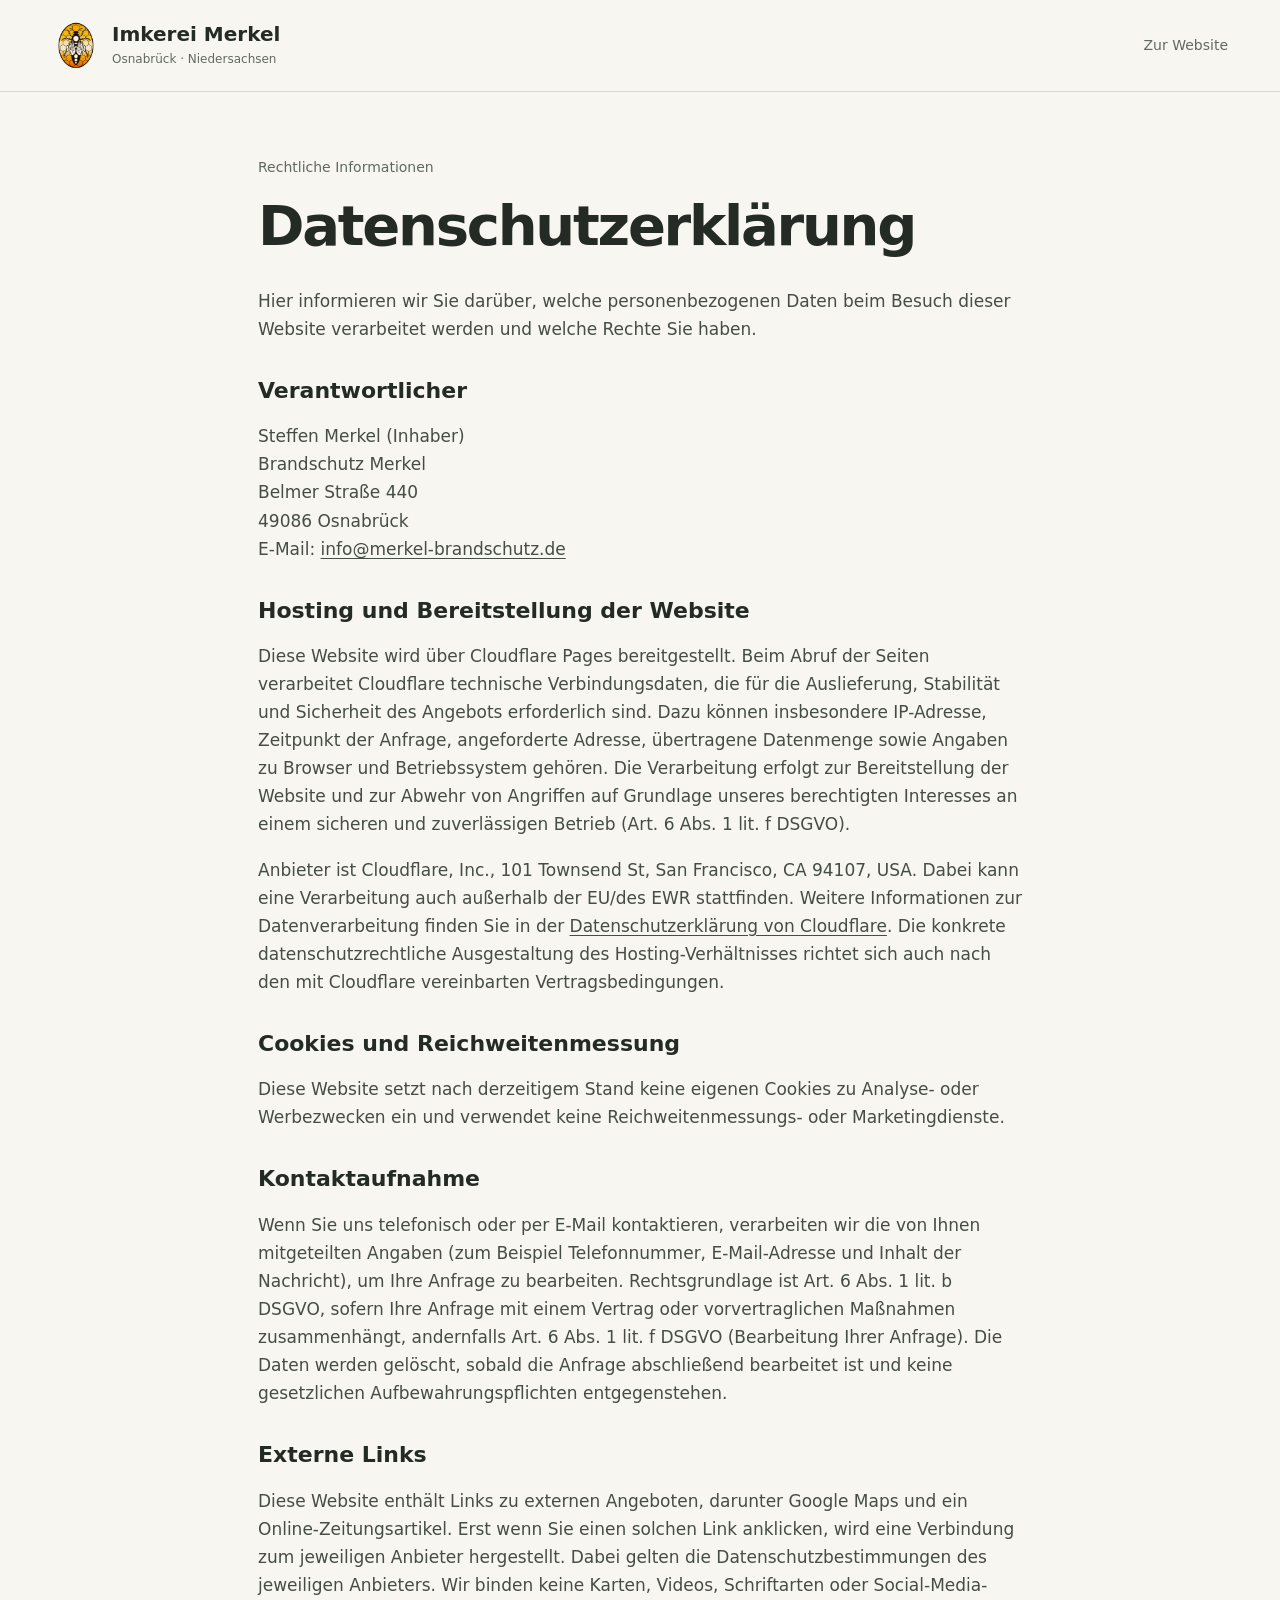
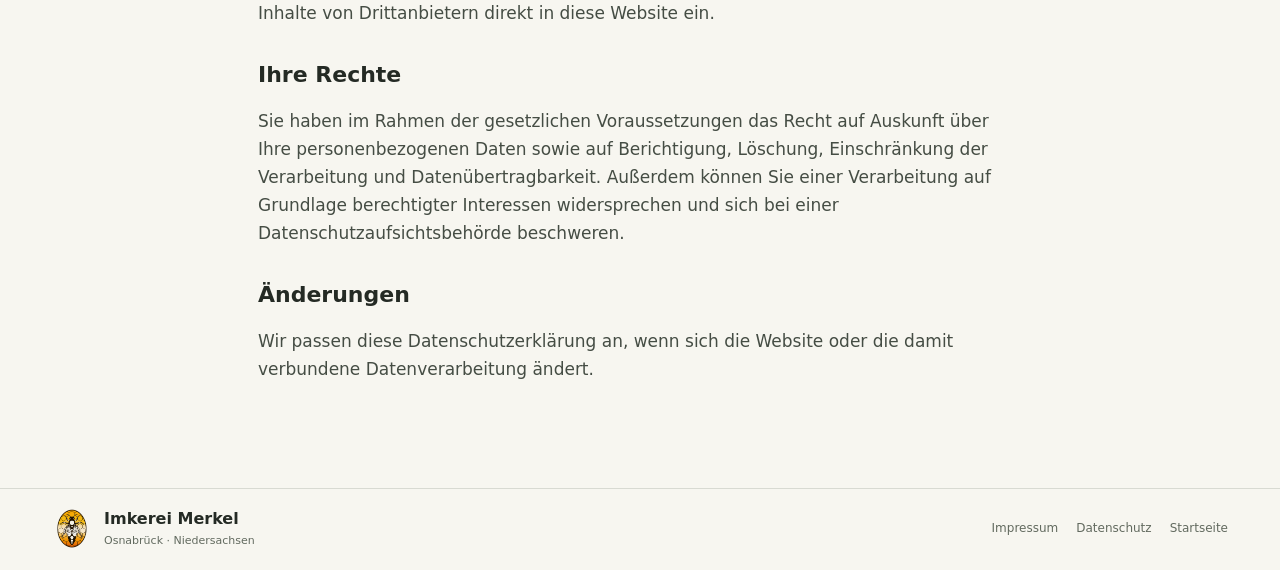
==== datenschutz.html @ 8a8d9e9e "Website und Rechtstexte hinzufügen" ====
<!doctype html>
<html lang="de">
<head>
  <meta charset="utf-8">
  <meta name="viewport" content="width=device-width, initial-scale=1">
  <meta name="theme-color" content="#f7f6f0">
  <meta name="description" content="Datenschutzhinweise der Imkerei Merkel.">
  <title>Datenschutzerklärung – Imkerei Merkel</title>
  <link rel="stylesheet" href="styles.css">
</head>
<body class="legal-page">
  <header class="site-header">
    <a class="brand" href="index.html" aria-label="Imkerei Merkel – Startseite"><span class="brand-mark"><img src="assets/biene-backfas.png" alt=""></span><span><strong>Imkerei Merkel</strong><small>Osnabrück · Niedersachsen</small></span></a>
    <a class="legal-home" href="index.html">Zur Website</a>
  </header>
  <main class="legal-content">
    <p class="eyebrow">Rechtliche Informationen</p>
    <h1>Datenschutzerklärung</h1>
    <p>Hier informieren wir Sie darüber, welche personenbezogenen Daten beim Besuch dieser Website verarbeitet werden und welche Rechte Sie haben.</p>
    <h2>Verantwortlicher</h2>
    <p>Steffen Merkel (Inhaber)<br>Brandschutz Merkel<br>Belmer Straße 440<br>49086 Osnabrück<br>E-Mail: <a href="mailto:info@merkel-brandschutz.de">info@merkel-brandschutz.de</a></p>
    <h2>Hosting und Bereitstellung der Website</h2>
    <p>Diese Website wird über Cloudflare Pages bereitgestellt. Beim Abruf der Seiten verarbeitet Cloudflare technische Verbindungsdaten, die für die Auslieferung, Stabilität und Sicherheit des Angebots erforderlich sind. Dazu können insbesondere IP-Adresse, Zeitpunkt der Anfrage, angeforderte Adresse, übertragene Datenmenge sowie Angaben zu Browser und Betriebssystem gehören. Die Verarbeitung erfolgt zur Bereitstellung der Website und zur Abwehr von Angriffen auf Grundlage unseres berechtigten Interesses an einem sicheren und zuverlässigen Betrieb (Art. 6 Abs. 1 lit. f DSGVO).</p>
    <p>Anbieter ist Cloudflare, Inc., 101 Townsend St, San Francisco, CA 94107, USA. Dabei kann eine Verarbeitung auch außerhalb der EU/des EWR stattfinden. Weitere Informationen zur Datenverarbeitung finden Sie in der <a href="https://www.cloudflare.com/privacypolicy/" target="_blank" rel="noopener noreferrer">Datenschutzerklärung von Cloudflare</a>. Die konkrete datenschutzrechtliche Ausgestaltung des Hosting-Verhältnisses richtet sich auch nach den mit Cloudflare vereinbarten Vertragsbedingungen.</p>
    <h2>Cookies und Reichweitenmessung</h2>
    <p>Diese Website setzt nach derzeitigem Stand keine eigenen Cookies zu Analyse- oder Werbezwecken ein und verwendet keine Reichweitenmessungs- oder Marketingdienste.</p>
    <h2>Kontaktaufnahme</h2>
    <p>Wenn Sie uns telefonisch oder per E-Mail kontaktieren, verarbeiten wir die von Ihnen mitgeteilten Angaben (zum Beispiel Telefonnummer, E-Mail-Adresse und Inhalt der Nachricht), um Ihre Anfrage zu bearbeiten. Rechtsgrundlage ist Art. 6 Abs. 1 lit. b DSGVO, sofern Ihre Anfrage mit einem Vertrag oder vorvertraglichen Maßnahmen zusammenhängt, andernfalls Art. 6 Abs. 1 lit. f DSGVO (Bearbeitung Ihrer Anfrage). Die Daten werden gelöscht, sobald die Anfrage abschließend bearbeitet ist und keine gesetzlichen Aufbewahrungspflichten entgegenstehen.</p>
    <h2>Externe Links</h2>
    <p>Diese Website enthält Links zu externen Angeboten, darunter Google Maps und ein Online-Zeitungsartikel. Erst wenn Sie einen solchen Link anklicken, wird eine Verbindung zum jeweiligen Anbieter hergestellt. Dabei gelten die Datenschutzbestimmungen des jeweiligen Anbieters. Wir binden keine Karten, Videos, Schriftarten oder Social-Media-Inhalte von Drittanbietern direkt in diese Website ein.</p>
    <h2>Ihre Rechte</h2>
    <p>Sie haben im Rahmen der gesetzlichen Voraussetzungen das Recht auf Auskunft über Ihre personenbezogenen Daten sowie auf Berichtigung, Löschung, Einschränkung der Verarbeitung und Datenübertragbarkeit. Außerdem können Sie einer Verarbeitung auf Grundlage berechtigter Interessen widersprechen und sich bei einer Datenschutzaufsichtsbehörde beschweren.</p>
    <h2>Änderungen</h2>
    <p>Wir passen diese Datenschutzerklärung an, wenn sich die Website oder die damit verbundene Datenverarbeitung ändert.</p>
  </main>
  <footer><a class="brand footer-brand" href="index.html"><span class="brand-mark"><img src="assets/biene-backfas.png" alt=""></span><span><strong>Imkerei Merkel</strong><small>Osnabrück · Niedersachsen</small></span></a><nav class="legal-links" aria-label="Rechtliche Informationen"><a href="impressum.html">Impressum</a><a href="datenschutz.html">Datenschutz</a><a href="index.html">Startseite</a></nav></footer>
</body>
</html>
---- styles.css ----
:root {
  --ink: #242a24;
  --green: #344b38;
  --green-hover: #2d4232;
  --honey: #c5a347;
  --paper: #f7f6f0;
  --surface: #fffefa;
  --surface-muted: #efeee5;
  --muted: #626a5f;
  --line: #d8dad2;
  --font: system-ui, -apple-system, "Segoe UI", Arial, sans-serif;
  --radius-control: 8px;
  --radius-card: 12px;
  --content-width: 1280px;
}

* { box-sizing: border-box; }
html { scroll-behavior: smooth; }
body {
  margin: 0;
  color: var(--ink);
  background: var(--paper);
  font: 17px/1.65 var(--font);
}
a { color: inherit; text-decoration: none; }
a:focus-visible, button:focus-visible {
  outline: 2px solid var(--green);
  outline-offset: 3px;
  border-radius: var(--radius-control);
}

.site-header {
  height: 92px;
  max-width: var(--content-width);
  margin: 0 auto;
  padding: 0 52px;
  display: flex;
  align-items: center;
  justify-content: space-between;
  border-bottom: 1px solid var(--line);
}
.brand { display: flex; align-items: center; gap: 12px; }
.brand-mark { width: 48px; height: 48px; flex: 0 0 auto; }
.brand-mark img {
  display: block;
  width: 100%;
  height: 100%;
  object-fit: contain;
  mix-blend-mode: multiply;
}
.brand strong, .brand small { display: block; }
.brand strong { font-size: 20px; font-weight: 600; line-height: 1.2; }
.brand small { margin-top: 4px; color: var(--muted); font-size: 12px; }
.nav-links { display: flex; align-items: center; gap: 28px; font-size: 14px; }
.nav-links a:not(.nav-cta) { color: #4d574d; }
.nav-links a:not(.nav-cta):hover { color: var(--green); text-decoration: underline; text-underline-offset: 4px; }
.nav-cta {
  padding: 8px 16px;
  border: 1px solid #c9cec3;
  border-radius: var(--radius-control);
}
.nav-cta:hover { background: #eeeee7; }
.menu-toggle {
  display: none;
  padding: 6px;
  border: 0;
  background: transparent;
  color: var(--green);
  font-size: 24px;
}

.hero {
  position: relative;
  display: grid;
  grid-template-columns: 1fr .85fr;
  align-items: center;
  min-height: 550px;
  max-width: var(--content-width);
  margin: 0 auto;
  padding: 48px 9%;
}
.hero-copy { z-index: 1; padding-bottom: 20px; }
.eyebrow { margin: 0 0 16px; color: var(--muted); font-size: 14px; font-weight: 500; }
.hero h1 {
  margin: 0 0 20px;
  font-size: clamp(44px, 4.8vw, 62px);
  font-weight: 500;
  line-height: 1.12;
  letter-spacing: -.5px;
}
.hero-intro { max-width: 425px; color: #50584f; font-size: 17px; line-height: 1.75; }
.hero-actions { display: flex; align-items: center; gap: 24px; margin-top: 28px; }
.button {
  min-height: 48px;
  padding: 0 20px;
  display: inline-flex;
  align-items: center;
  gap: 14px;
  border-radius: var(--radius-control);
  font-size: 14px;
  font-weight: 600;
  transition: background-color .16s ease;
}
.button-dark { color: #fff; background: var(--green); }
.button-dark:hover { background: var(--green-hover); }
.button-dark span { font-size: 17px; }
.text-link { padding: 5px 0; border-bottom: 1px solid #aeb4a7; font-size: 14px; }
.text-link:hover { color: var(--green); border-color: var(--green); }
.membership {
  display: flex;
  align-items: center;
  gap: 16px;
  max-width: 440px;
  margin-top: 32px;
  padding: 16px 20px;
  border-radius: var(--radius-card);
  background: var(--surface-muted);
  color: var(--muted);
  line-height: 1.6;
}
.membership img { width: 64px; height: 64px; flex: 0 0 auto; object-fit: contain; }
.membership div { display: flex; flex-direction: column; gap: 2px; }
.membership div span { font-size: 14px; }
.membership strong { color: var(--green); font-size: 18px; font-weight: 650; line-height: 1.35; }
.hero-art {
  min-height: 400px;
  display: flex;
  flex-direction: column;
  align-items: center;
  justify-content: center;
}
.hero-art > img { width: 75%; max-width: 280px; height: 305px; object-fit: contain; }
.hero-art > p { margin: 0; text-align: center; font-size: 16px; line-height: 1.5; }
.hero-art > p span { color: var(--muted); font-size: 14px; }

.section-pad {
  padding-right: max(9%, calc((100% - 1040px) / 2));
  padding-left: max(9%, calc((100% - 1040px) / 2));
}
.about {
  display: grid;
  grid-template-columns: 1.25fr .75fr;
  align-items: center;
  gap: 10%;
  padding-top: 80px;
  padding-bottom: 80px;
}
.about h2, .section-heading h2, .vending h2, .contact h2 {
  margin: 0 0 18px;
  font-size: clamp(34px, 3.8vw, 42px);
  font-weight: 500;
  line-height: 1.2;
}
.about-copy > p:not(.eyebrow) { max-width: 540px; color: #50584f; font-size: 16px; line-height: 1.75; }
.article-link {
  display: block;
  margin-top: 24px;
  padding-top: 16px;
  border-top: 1px solid var(--line);
}
.article-kicker { display: block; margin-bottom: 6px; color: var(--muted); font-size: 13px; }
.article-link strong { display: block; font-size: 18px; font-weight: 600; line-height: 1.4; }
.article-open {
  display: inline-block;
  margin-top: 8px;
  padding-bottom: 2px;
  border-bottom: 1px solid #aeb4a7;
  color: var(--green);
  font-size: 14px;
}
.article-open:hover { border-color: var(--green); }
.association {
  display: grid;
  grid-template-columns: 96px 112px;
  grid-template-rows: auto auto;
  align-items: center;
  justify-content: center;
  gap: 14px 22px;
  padding: 24px 0;
  text-align: center;
}
.association-logo, .dib-logo { width: 100%; height: 104px; object-fit: contain; }
.association-line { display: none; }
.association p { grid-column: 1 / 3; margin: 0; color: var(--muted); font-size: 14px; line-height: 1.55; }

.products { padding-top: 72px; padding-bottom: 84px; background: var(--surface-muted); }
.section-heading { display: flex; align-items: end; justify-content: space-between; gap: 24px; margin-bottom: 28px; }
.section-heading h2 { margin: 0; }
.section-heading > p { width: 270px; margin: 0 0 4px; color: var(--muted); font-size: 14px; }
.product-grid { display: grid; grid-template-columns: repeat(5, minmax(0, 1fr)); gap: 16px; }
.product-card {
  min-width: 0;
  display: flex;
  flex-direction: column;
  overflow: hidden;
  border: 1px solid #e1e2dc;
  border-radius: var(--radius-card);
  background: var(--surface);
  transition: background-color .16s ease;
}
.product-card:hover { background: #fff; }
.product-image {
  height: 220px;
  flex: 0 0 220px;
  overflow: hidden;
  display: grid;
  place-items: center;
  padding: 12px;
  background: var(--surface);
}
.product-image img { display: block; width: min(100%, 188px); height: min(100%, 188px); object-fit: contain; object-position: center; }
.product-info {
  min-height: 96px;
  display: grid;
  grid-template-columns: minmax(0, 1fr) max-content;
  grid-template-rows: auto auto;
  align-content: start;
  align-items: center;
  column-gap: 8px;
  row-gap: 2px;
  padding: 12px 14px;
  border-top: 1px solid #edeee9;
}
.product-info > div { display: contents; }
.product-info h3 {
  min-width: 0;
  min-height: 40px;
  grid-column: 1;
  grid-row: 1;
  display: flex;
  align-items: center;
  overflow-wrap: anywhere;
  hyphens: auto;
  font-size: 16px;
  font-weight: 600;
  line-height: 1.28;
}
.product-info p { grid-column: 1; grid-row: 2; align-self: start; margin: 0; color: var(--muted); font-size: 14px; }
.product-info > strong {
  grid-column: 2;
  grid-row: 1 / 3;
  align-self: center;
  white-space: nowrap;
  color: var(--green);
  font-size: 15px;
  font-variant-numeric: tabular-nums;
}
.price-note { margin: 16px 0 0; color: var(--muted); text-align: right; font-size: 14px; }

.vending {
  display: grid;
  grid-template-columns: 1fr 1fr;
  gap: 12%;
  padding-top: 76px;
  padding-bottom: 80px;
  color: #fff;
  background: var(--green);
}
.vending .eyebrow { color: #d3d8cd; }
.vending h2 { font-size: 40px; }
.vending-copy > p:not(.eyebrow) { max-width: 360px; color: #e0e4dc; font-size: 15px; line-height: 1.75; }
.article-inline { display: inline-block; margin-top: 8px; padding-bottom: 2px; border-bottom: 1px solid #bca86c; color: #eadba4; font-size: 14px; }
.article-inline:hover { color: #fff; border-color: #fff; }
.location-list { align-self: center; }
.location { padding: 24px 0; border-bottom: 1px solid #ffffff40; }
.location:first-child { border-top: 1px solid #ffffff40; }
.location .eyebrow { margin-bottom: 4px; color: #d3d8cd; }
.location h3 { margin: 0; font-size: 24px; font-weight: 500; }
.location p:not(.eyebrow) { margin: 0 0 8px; color: #e0e4dc; font-size: 14px; }
.location-map { display: inline-flex; align-items: center; gap: 6px; padding: 5px 0; border-bottom: 1px solid #bca86c; color: #eadba4; font-size: 14px; }
.location-map:hover { border-color: #fff; color: #fff; }

.contact { display: grid; grid-template-columns: 1fr 1fr; gap: 10%; padding-top: 68px; padding-bottom: 68px; }
.contact h2 { font-size: 38px; }
.contact > div:last-child { align-self: center; max-width: 410px; }
.contact > div:last-child > p { color: #50584f; font-size: 15px; }
.contact-phone { display: block; padding: 10px 0 13px; border-bottom: 1px solid var(--line); font-size: 24px; font-weight: 600; }
.contact-phone span { float: right; color: var(--muted); font-size: 16px; }
footer {
  max-width: var(--content-width);
  margin: 0 auto;
  padding: 20px 52px;
  display: flex;
  align-items: center;
  justify-content: space-between;
  border-top: 1px solid var(--line);
}
footer > span, footer > a:last-child, .legal-links { color: var(--muted); font-size: 12px; }
.legal-links { display: flex; flex-wrap: wrap; gap: 18px; }
.legal-links a:hover, .legal-content a:hover, .legal-home:hover { color: var(--green); text-decoration: underline; }
.legal-home { color: var(--muted); font-size: 14px; }
.legal-content { max-width: 820px; margin: 0 auto; padding: 64px 28px 88px; }
.legal-content h1 { margin: 0 0 30px; font-size: clamp(38px, 6vw, 56px); line-height: 1.1; letter-spacing: -.04em; }
.legal-content h2 { margin: 34px 0 10px; font-size: 22px; line-height: 1.3; }
.legal-content p { max-width: 72ch; color: #454d44; }
.legal-content a { text-decoration: underline; text-underline-offset: 3px; }
.legal-content .eyebrow { color: var(--muted); }
.footer-brand .brand-mark { width: 40px; height: 40px; }
.footer-brand strong { font-size: 16px; }
.footer-brand small { font-size: 11px; }

@media (max-width: 900px) {
  .site-header { padding: 0 28px; }
  .hero { padding-right: 7%; padding-left: 7%; }
  .section-pad { padding-right: 7%; padding-left: 7%; }
  .product-grid { grid-template-columns: repeat(3, minmax(0, 1fr)); }
}

@media (max-width: 620px) {
  .site-header { height: 76px; padding: 0 20px; }
  .brand-mark { width: 42px; height: 42px; }
  .brand strong { font-size: 18px; }
  .brand small { font-size: 11px; }
  .menu-toggle { display: block; }
  .nav-links {
    position: absolute;
    z-index: 8;
    top: 76px;
    right: 0;
    left: 0;
    display: none;
    flex-direction: column;
    align-items: stretch;
    gap: 12px;
    padding: 16px 22px 22px;
    background: var(--paper);
    box-shadow: 0 8px 16px #20291f14;
    font-size: 16px;
  }
  .nav-links.open { display: flex; }
  .nav-cta { text-align: center; }
  .hero { display: flex; flex-direction: column; align-items: stretch; padding: 40px 22px 48px; }
  .hero h1 { font-size: 42px; }
  .hero-intro { font-size: 16px; }
  .membership { max-width: none; margin-top: 24px; padding: 14px 16px; }
  .membership img { width: 56px; height: 56px; }
  .membership strong { font-size: 16px; }
  .hero-art { min-height: 300px; margin-top: 24px; }
  .hero-art > img { height: 230px; }
  .section-pad { padding-right: 22px; padding-left: 22px; }
  .about { grid-template-columns: 1fr; gap: 24px; padding-top: 56px; padding-bottom: 56px; }
  .about h2, .section-heading h2, .vending h2, .contact h2 { font-size: 34px; }
  .association { grid-template-columns: 80px 96px; gap: 12px 18px; }
  .association-logo, .dib-logo { height: 84px; }
  .products { padding-top: 56px; padding-bottom: 60px; }
  .section-heading { display: block; margin-bottom: 24px; }
  .section-heading h2 { font-size: 32px; }
  .section-heading > p { width: auto; margin-top: 8px; }
  .product-grid { grid-template-columns: repeat(2, minmax(0, 1fr)); gap: 12px; }
  .product-image { height: 184px; flex-basis: 184px; padding: 8px; }
  .product-image img { width: min(100%, 160px); height: min(100%, 160px); }
  .product-info { min-height: 92px; padding: 10px; column-gap: 5px; }
  .product-info h3 { min-height: 36px; font-size: 14px; }
  .product-info p { font-size: 12px; }
  .product-info > strong { font-size: 13px; }
  .price-note { text-align: left; font-size: 13px; }
  .vending { grid-template-columns: 1fr; gap: 28px; padding-top: 56px; padding-bottom: 60px; }
  .vending h2 { font-size: 36px; }
  .location { padding: 20px 0; }
  .location h3 { font-size: 22px; }
  .location p:not(.eyebrow) { font-size: 13px; }
  .contact { grid-template-columns: 1fr; gap: 8px; padding-top: 52px; padding-bottom: 52px; }
  .contact h2 { font-size: 36px; }
  .contact-phone { font-size: 21px; }
  footer { padding: 16px 20px; }
  footer > span { display: none; }
  .legal-content { padding: 42px 22px 60px; }
  .legal-links { gap: 12px; }
}

@media (prefers-reduced-motion: reduce) {
  html { scroll-behavior: auto; }
  *, *::before, *::after { transition-duration: 0.01ms !important; }
}
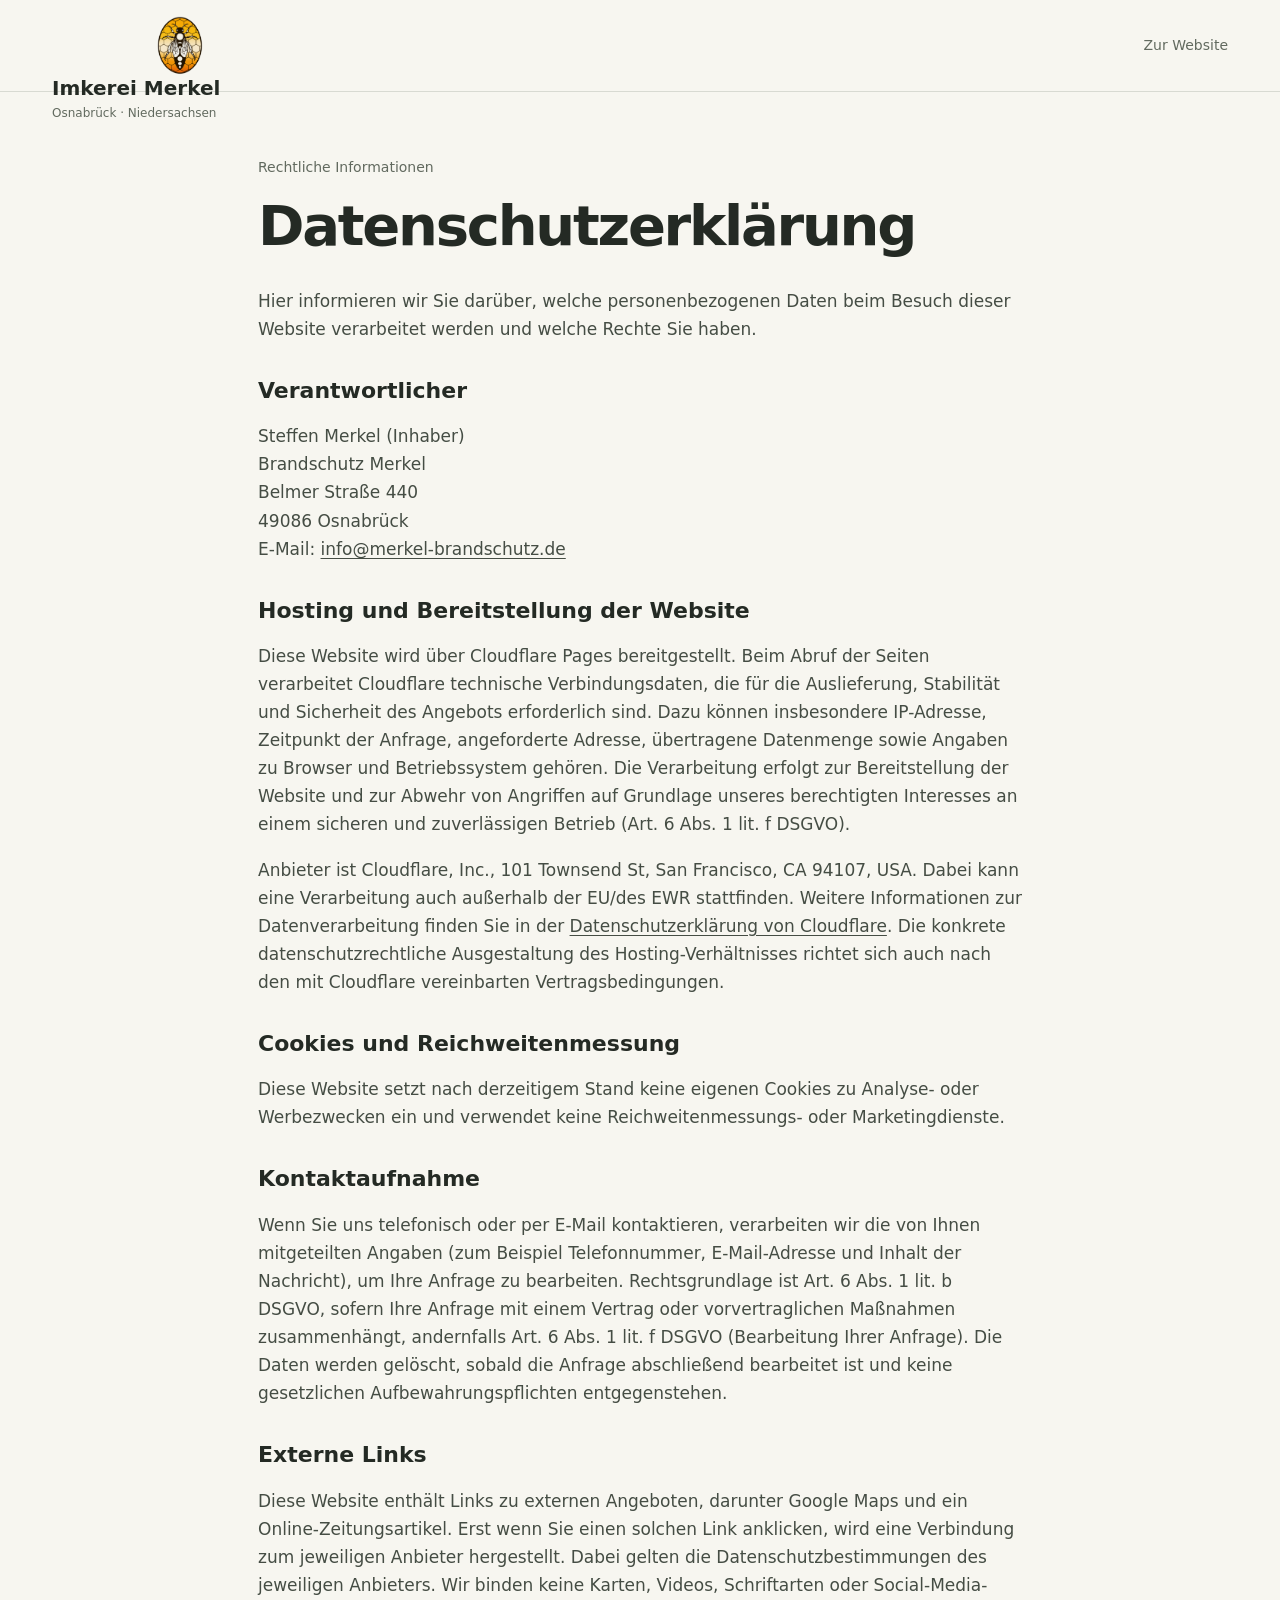
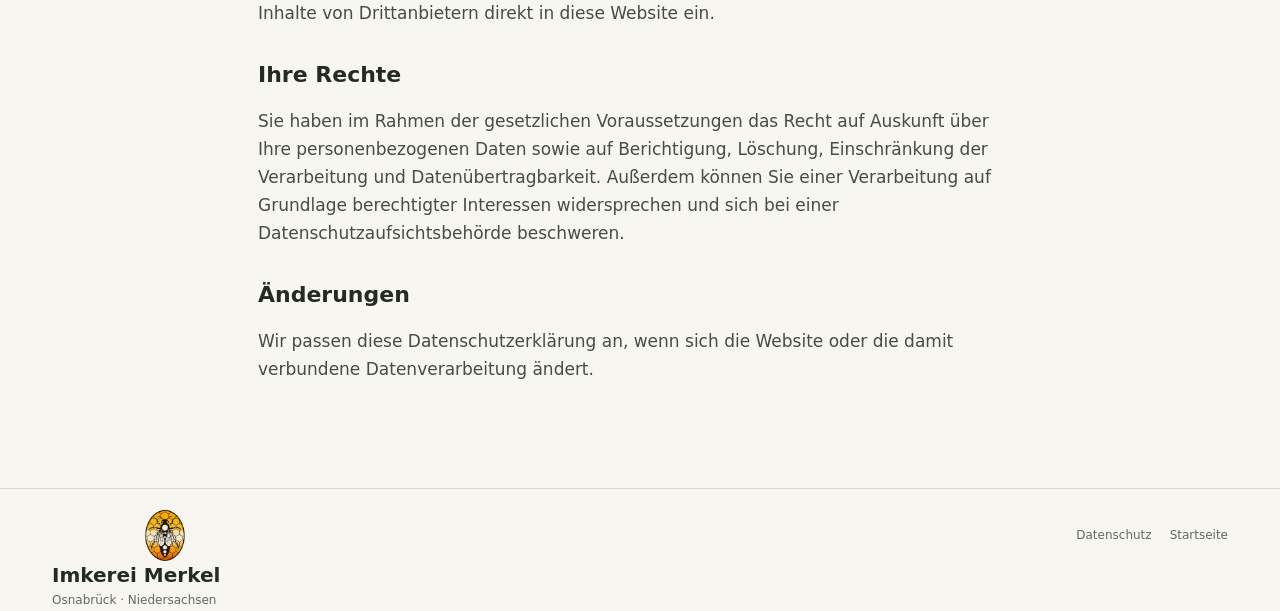
==== commit 462e8a19: "Impressum aus unveröffentlichter Vorschau entfernen" ====
--- a/datenschutz.html
+++ b/datenschutz.html
@@ -33,6 +33,6 @@
     <h2>Änderungen</h2>
     <p>Wir passen diese Datenschutzerklärung an, wenn sich die Website oder die damit verbundene Datenverarbeitung ändert.</p>
   </main>
-  <footer><a class="brand footer-brand" href="index.html"><span class="brand-mark"><img src="assets/biene-backfas.png" alt=""></span><span><strong>Imkerei Merkel</strong><small>Osnabrück · Niedersachsen</small></span></a><nav class="legal-links" aria-label="Rechtliche Informationen"><a href="impressum.html">Impressum</a><a href="datenschutz.html">Datenschutz</a><a href="index.html">Startseite</a></nav></footer>
+  <footer><a class="brand footer-brand" href="index.html"><span class="brand-mark"><img src="assets/biene-backfas.png" alt=""></span><span><strong>Imkerei Merkel</strong><small>Osnabrück · Niedersachsen</small></span></a><nav class="legal-links" aria-label="Rechtliche Informationen"><a href="datenschutz.html">Datenschutz</a><a href="index.html">Startseite</a></nav></footer>
 </body>
 </html>
--- a/styles.css
+++ b/styles.css
@@ -39,7 +39,8 @@
   justify-content: space-between;
   border-bottom: 1px solid var(--line);
 }
-.brand { display: flex; align-items: center; gap: 12px; }
+.brand { display: block; width: 255px; height: 60px; flex: 0 0 auto; }
+.brand-logo { display: block; width: 100%; height: 100%; object-fit: contain; object-position: left center; }
 .brand-mark { width: 48px; height: 48px; flex: 0 0 auto; }
 .brand-mark img {
   display: block;
@@ -72,14 +73,33 @@
 .hero {
   position: relative;
   display: grid;
-  grid-template-columns: 1fr .85fr;
-  align-items: center;
-  min-height: 550px;
-  max-width: var(--content-width);
+  grid-template-columns: 1fr .88fr;
+  gap: 6%;
+  align-items: center;
+  min-height: 450px;
+  max-width: none;
   margin: 0 auto;
-  padding: 48px 9%;
-}
-.hero-copy { z-index: 1; padding-bottom: 20px; }
+  padding: 48px max(9%, calc((100% - 1120px) / 2));
+  color: #fff;
+  background: var(--green);
+}
+.hero-copy { z-index: 1; width: 100%; max-width: 620px; margin: 0; padding-bottom: 8px; }
+.hero-carousel { min-width: 0; overflow: hidden; align-self: center; border-radius: var(--radius-card); background: var(--paper); color: var(--ink); touch-action: pan-y; }
+.hero-carousel-image { min-height: 300px; display: grid; grid-template-columns: 44px minmax(0, 1fr) 44px; align-items: center; gap: 8px; padding: 18px 18px 4px; }
+.hero-carousel-image img { display: block; width: 100%; height: 270px; object-fit: contain; }
+.hero-carousel-arrow { width: 40px; height: 40px; display: grid; place-items: center; border: 1px solid #d3d6cc; border-radius: 50%; background: transparent; color: var(--green); font-size: 20px; cursor: pointer; }
+.hero-carousel-arrow:hover { background: #e8e7dc; }
+.hero-carousel-caption { display: grid; grid-template-columns: 48px minmax(0, 1fr) max-content; grid-template-rows: auto auto; align-items: center; gap: 0 8px; padding: 14px 24px 20px; }
+.hero-carousel-caption > span:first-child { grid-column: 1; grid-row: 1 / 3; color: var(--muted); font-size: 13px; font-variant-numeric: tabular-nums; }
+.hero-carousel-caption strong { grid-column: 2; grid-row: 1; font-size: 18px; line-height: 1.3; }
+.hero-carousel-caption > span:nth-of-type(2) { grid-column: 2; grid-row: 2; color: var(--muted); font-size: 14px; }
+.hero-carousel-caption b { grid-column: 3; grid-row: 1 / 3; color: var(--green); font-size: 18px; white-space: nowrap; }
+.hero .eyebrow { color: #d3d8cd; }
+.hero .hero-intro { color: #e0e4dc; }
+.hero .button-dark { color: var(--ink); background: var(--honey); }
+.hero .button-dark:hover { background: #d2b45c; }
+.hero .text-link { border-color: #bca86c; }
+.hero .text-link:hover { color: #fff; border-color: #fff; }
 .eyebrow { margin: 0 0 16px; color: var(--muted); font-size: 14px; font-weight: 500; }
 .hero h1 {
   margin: 0 0 20px;
@@ -122,16 +142,6 @@
 .membership div { display: flex; flex-direction: column; gap: 2px; }
 .membership div span { font-size: 14px; }
 .membership strong { color: var(--green); font-size: 18px; font-weight: 650; line-height: 1.35; }
-.hero-art {
-  min-height: 400px;
-  display: flex;
-  flex-direction: column;
-  align-items: center;
-  justify-content: center;
-}
-.hero-art > img { width: 75%; max-width: 280px; height: 305px; object-fit: contain; }
-.hero-art > p { margin: 0; text-align: center; font-size: 16px; line-height: 1.5; }
-.hero-art > p span { color: var(--muted); font-size: 14px; }
 
 .section-pad {
   padding-right: max(9%, calc((100% - 1040px) / 2));
@@ -171,23 +181,40 @@
 .article-open:hover { border-color: var(--green); }
 .association {
   display: grid;
-  grid-template-columns: 96px 112px;
+  grid-template-columns: 110px 110px;
   grid-template-rows: auto auto;
   align-items: center;
   justify-content: center;
   gap: 14px 22px;
-  padding: 24px 0;
+  padding: 26px 20px;
+  border-left: 3px solid var(--green);
+  background: var(--surface-muted);
   text-align: center;
 }
 .association-logo, .dib-logo { width: 100%; height: 104px; object-fit: contain; }
+.dib-logo { mix-blend-mode: multiply; }
 .association-line { display: none; }
 .association p { grid-column: 1 / 3; margin: 0; color: var(--muted); font-size: 14px; line-height: 1.55; }
-
-.products { padding-top: 72px; padding-bottom: 84px; background: var(--surface-muted); }
+.association p strong { color: var(--green); font-size: 16px; font-weight: 650; }
+
+.anniversary {
+  display: grid;
+  grid-template-columns: .8fr 1.2fr;
+  align-items: center;
+  gap: 48px;
+  padding-top: 64px;
+  padding-bottom: 64px;
+  background: var(--paper);
+}
+.anniversary h2 { margin: 0 0 16px; font-size: clamp(32px, 3.4vw, 40px); font-weight: 500; line-height: 1.2; }
+.anniversary-copy > p:last-child { max-width: 430px; margin: 0; color: #50584f; font-size: 16px; line-height: 1.7; }
+.anniversary-image { display: block; width: 100%; height: auto; border-radius: 10px; }
+
+.products { padding-top: 72px; padding-bottom: 84px; background: var(--paper); }
 .section-heading { display: flex; align-items: end; justify-content: space-between; gap: 24px; margin-bottom: 28px; }
 .section-heading h2 { margin: 0; }
 .section-heading > p { width: 270px; margin: 0 0 4px; color: var(--muted); font-size: 14px; }
-.product-grid { display: grid; grid-template-columns: repeat(5, minmax(0, 1fr)); gap: 16px; }
+.product-grid { display: grid; grid-template-columns: repeat(3, minmax(0, 1fr)); gap: 18px; }
 .product-card {
   min-width: 0;
   display: flex;
@@ -200,51 +227,36 @@
 }
 .product-card:hover { background: #fff; }
 .product-image {
-  height: 220px;
-  flex: 0 0 220px;
+  height: 210px;
+  flex: 0 0 210px;
   overflow: hidden;
   display: grid;
   place-items: center;
   padding: 12px;
   background: var(--surface);
 }
-.product-image img { display: block; width: min(100%, 188px); height: min(100%, 188px); object-fit: contain; object-position: center; }
+.product-image img { display: block; width: min(100%, 180px); height: min(100%, 188px); object-fit: contain; object-position: center; }
 .product-info {
-  min-height: 96px;
-  display: grid;
-  grid-template-columns: minmax(0, 1fr) max-content;
-  grid-template-rows: auto auto;
-  align-content: start;
-  align-items: center;
-  column-gap: 8px;
-  row-gap: 2px;
-  padding: 12px 14px;
+  min-height: 218px;
+  display: flex;
+  flex-direction: column;
+  padding: 16px 18px 18px;
   border-top: 1px solid #edeee9;
 }
-.product-info > div { display: contents; }
-.product-info h3 {
-  min-width: 0;
-  min-height: 40px;
-  grid-column: 1;
-  grid-row: 1;
-  display: flex;
-  align-items: center;
-  overflow-wrap: anywhere;
-  hyphens: auto;
-  font-size: 16px;
-  font-weight: 600;
-  line-height: 1.28;
-}
-.product-info p { grid-column: 1; grid-row: 2; align-self: start; margin: 0; color: var(--muted); font-size: 14px; }
-.product-info > strong {
-  grid-column: 2;
-  grid-row: 1 / 3;
-  align-self: center;
+.product-heading { min-width: 0; display: flex; align-items: flex-start; justify-content: space-between; gap: 10px; padding-bottom: 10px; border-bottom: 1px solid var(--line); }
+.product-heading h3 { margin: 0; font-size: 18px; font-weight: 650; line-height: 1.3; overflow-wrap: anywhere; hyphens: auto; }
+.product-meta { margin: 3px 0 0; color: var(--muted); font-size: 14px; }
+.product-heading > strong {
+  flex: 0 0 auto;
+  padding-top: 2px;
+  color: var(--green);
+  font-size: 17px;
+  font-variant-numeric: tabular-nums;
   white-space: nowrap;
-  color: var(--green);
-  font-size: 15px;
-  font-variant-numeric: tabular-nums;
-}
+}
+.product-details { margin: 12px 0 0; padding-left: 19px; }
+.product-details li { margin: 0 0 6px; color: #454d44; font-size: 14px; line-height: 1.45; }
+.product-details li::marker { color: var(--green); }
 .price-note { margin: 16px 0 0; color: var(--muted); text-align: right; font-size: 14px; }
 
 .vending {
@@ -295,22 +307,19 @@
 .legal-content p { max-width: 72ch; color: #454d44; }
 .legal-content a { text-decoration: underline; text-underline-offset: 3px; }
 .legal-content .eyebrow { color: var(--muted); }
-.footer-brand .brand-mark { width: 40px; height: 40px; }
-.footer-brand strong { font-size: 16px; }
-.footer-brand small { font-size: 11px; }
+.footer-brand { width: 225px; height: 54px; }
 
 @media (max-width: 900px) {
   .site-header { padding: 0 28px; }
   .hero { padding-right: 7%; padding-left: 7%; }
+  .hero { grid-template-columns: 1fr .8fr; gap: 4%; }
   .section-pad { padding-right: 7%; padding-left: 7%; }
-  .product-grid { grid-template-columns: repeat(3, minmax(0, 1fr)); }
+  .product-grid { grid-template-columns: repeat(2, minmax(0, 1fr)); }
 }
 
 @media (max-width: 620px) {
   .site-header { height: 76px; padding: 0 20px; }
-  .brand-mark { width: 42px; height: 42px; }
-  .brand strong { font-size: 18px; }
-  .brand small { font-size: 11px; }
+  .brand { width: 220px; height: 52px; }
   .menu-toggle { display: block; }
   .nav-links {
     position: absolute;
@@ -329,30 +338,41 @@
   }
   .nav-links.open { display: flex; }
   .nav-cta { text-align: center; }
-  .hero { display: flex; flex-direction: column; align-items: stretch; padding: 40px 22px 48px; }
+  .hero { display: block; min-height: 0; padding: 40px 22px; }
   .hero h1 { font-size: 42px; }
   .hero-intro { font-size: 16px; }
   .membership { max-width: none; margin-top: 24px; padding: 14px 16px; }
   .membership img { width: 56px; height: 56px; }
   .membership strong { font-size: 16px; }
-  .hero-art { min-height: 300px; margin-top: 24px; }
-  .hero-art > img { height: 230px; }
+  .hero-carousel { margin-top: 28px; }
+  .hero-carousel-image { min-height: 240px; grid-template-columns: 36px minmax(0, 1fr) 36px; gap: 4px; padding: 14px 10px 0; }
+  .hero-carousel-image img { height: 220px; }
+  .hero-carousel-arrow { width: 34px; height: 34px; font-size: 18px; }
+  .hero-carousel-caption { grid-template-columns: 42px minmax(0, 1fr) max-content; padding: 10px 16px 16px; }
+  .hero-carousel-caption strong, .hero-carousel-caption b { font-size: 16px; }
   .section-pad { padding-right: 22px; padding-left: 22px; }
   .about { grid-template-columns: 1fr; gap: 24px; padding-top: 56px; padding-bottom: 56px; }
+  .anniversary { grid-template-columns: 1fr; gap: 24px; padding-top: 52px; padding-bottom: 52px; }
+  .anniversary h2 { font-size: 32px; }
   .about h2, .section-heading h2, .vending h2, .contact h2 { font-size: 34px; }
   .association { grid-template-columns: 80px 96px; gap: 12px 18px; }
   .association-logo, .dib-logo { height: 84px; }
+  .association { padding: 20px 14px; }
+  .association p strong { font-size: 15px; }
   .products { padding-top: 56px; padding-bottom: 60px; }
   .section-heading { display: block; margin-bottom: 24px; }
   .section-heading h2 { font-size: 32px; }
   .section-heading > p { width: auto; margin-top: 8px; }
-  .product-grid { grid-template-columns: repeat(2, minmax(0, 1fr)); gap: 12px; }
-  .product-image { height: 184px; flex-basis: 184px; padding: 8px; }
-  .product-image img { width: min(100%, 160px); height: min(100%, 160px); }
-  .product-info { min-height: 92px; padding: 10px; column-gap: 5px; }
-  .product-info h3 { min-height: 36px; font-size: 14px; }
-  .product-info p { font-size: 12px; }
-  .product-info > strong { font-size: 13px; }
+  .product-grid { grid-template-columns: 1fr; gap: 12px; }
+  .product-card { display: grid; grid-template-columns: 126px minmax(0, 1fr); }
+  .product-image { height: auto; min-height: 170px; flex: initial; padding: 8px; }
+  .product-image img { width: 100%; height: 150px; }
+  .product-info { min-height: 0; padding: 12px; }
+  .product-heading h3 { font-size: 16px; }
+  .product-meta { font-size: 14px; }
+  .product-heading > strong { font-size: 15px; }
+  .product-details { margin-top: 9px; padding-left: 17px; }
+  .product-details li { margin-bottom: 4px; font-size: 14px; line-height: 1.4; }
   .price-note { text-align: left; font-size: 13px; }
   .vending { grid-template-columns: 1fr; gap: 28px; padding-top: 56px; padding-bottom: 60px; }
   .vending h2 { font-size: 36px; }
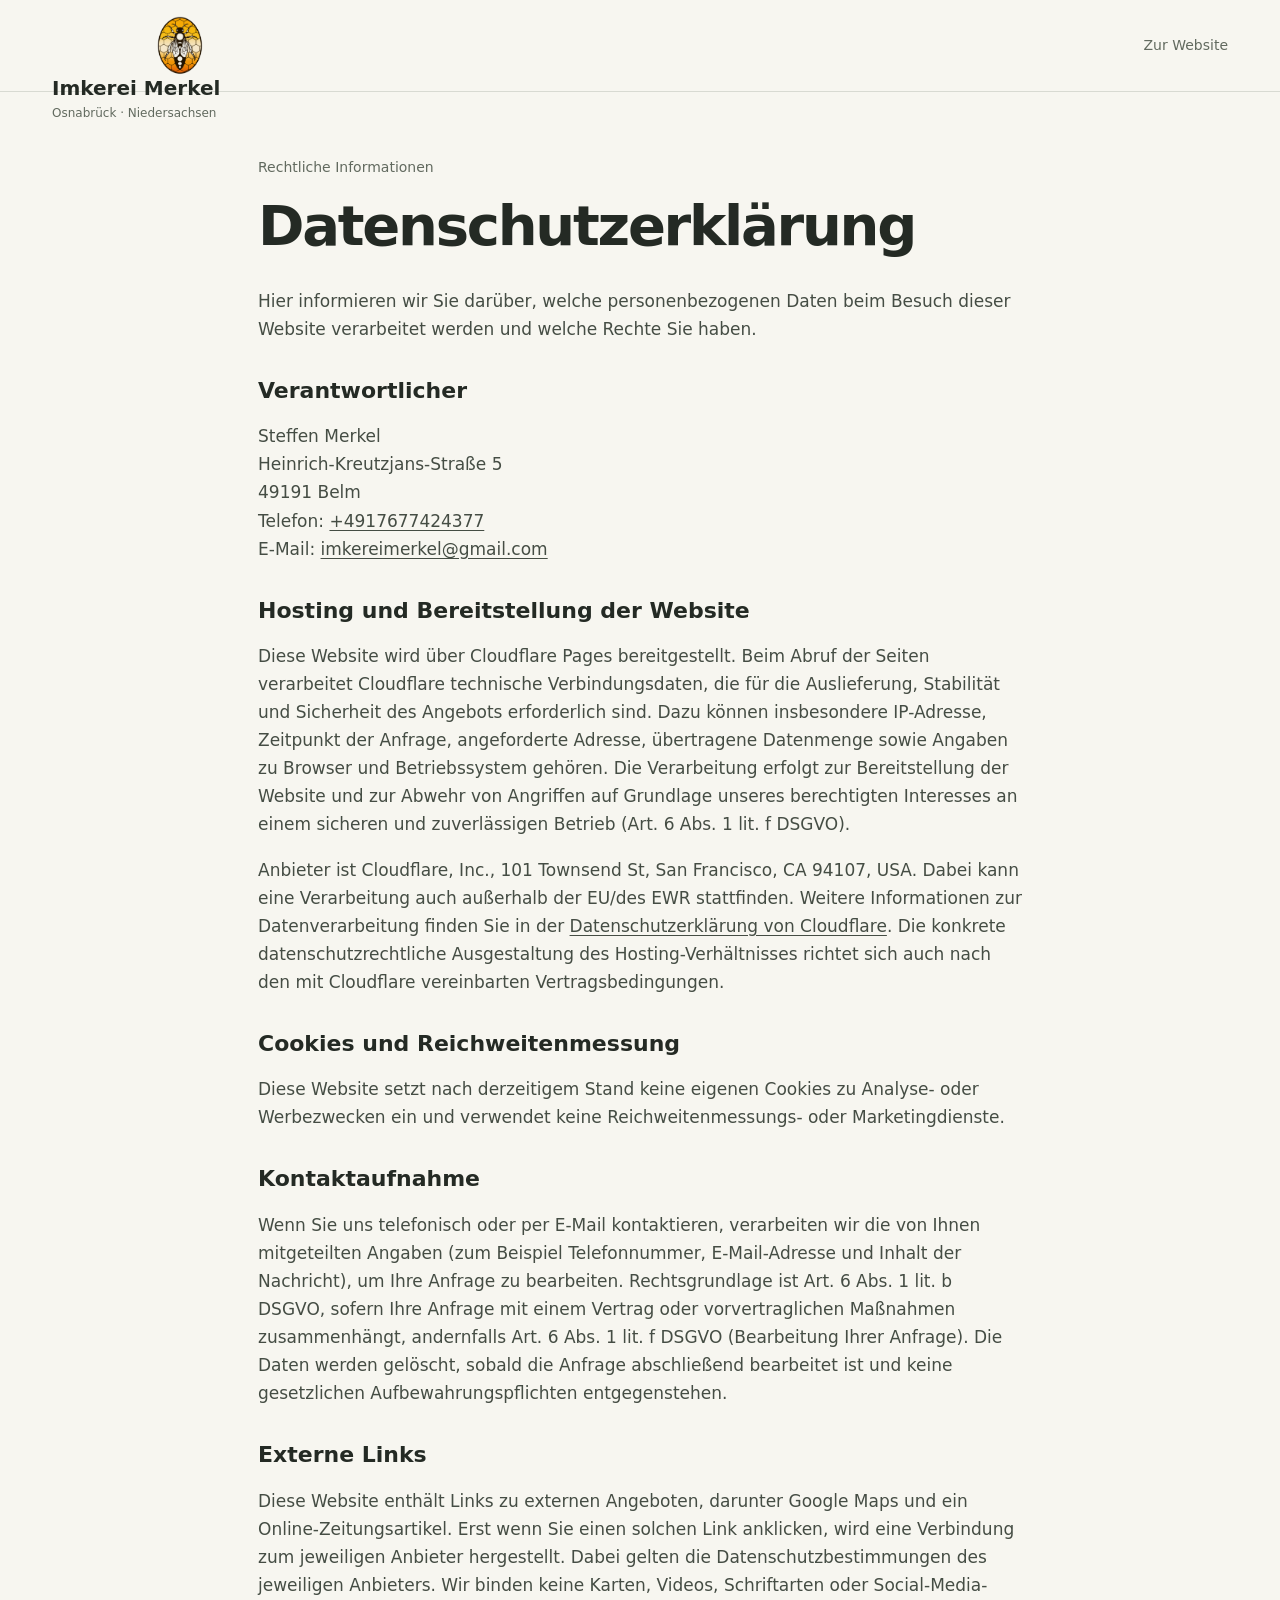
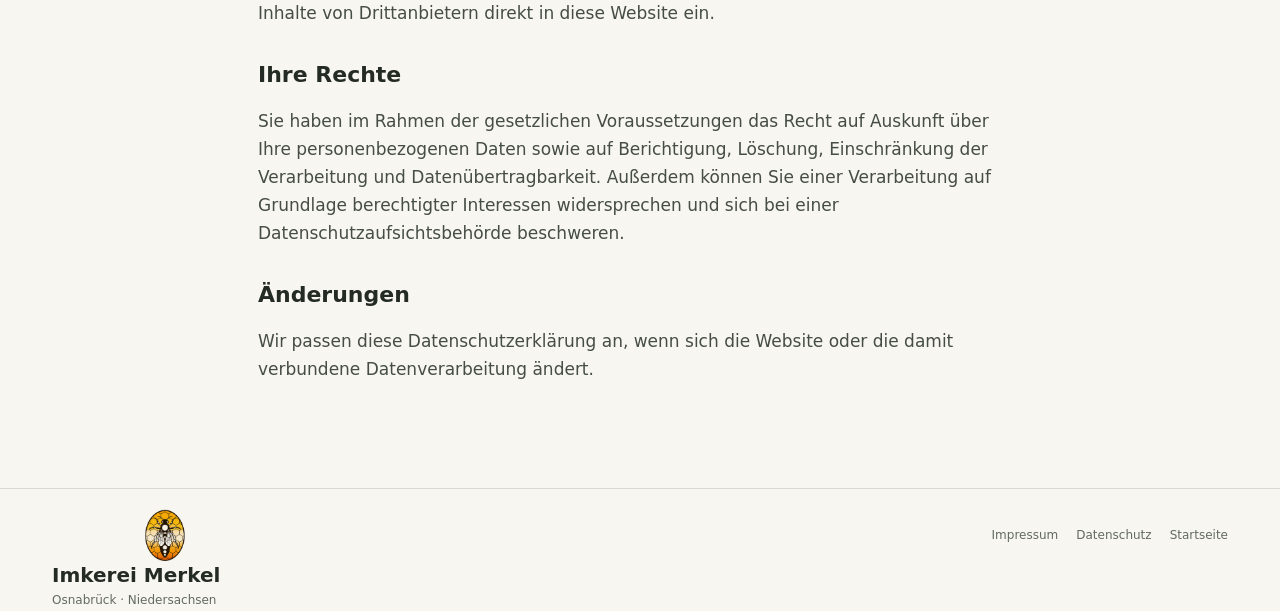
==== commit d7207502: "Website-Kontaktdaten und Sortiment aktualisieren" ====
--- a/datenschutz.html
+++ b/datenschutz.html
@@ -18,7 +18,7 @@
     <h1>Datenschutzerklärung</h1>
     <p>Hier informieren wir Sie darüber, welche personenbezogenen Daten beim Besuch dieser Website verarbeitet werden und welche Rechte Sie haben.</p>
     <h2>Verantwortlicher</h2>
-    <p>Steffen Merkel (Inhaber)<br>Brandschutz Merkel<br>Belmer Straße 440<br>49086 Osnabrück<br>E-Mail: <a href="mailto:info@merkel-brandschutz.de">info@merkel-brandschutz.de</a></p>
+    <p>Steffen Merkel<br>Heinrich-Kreutzjans-Straße 5<br>49191 Belm<br>Telefon: <a href="tel:+4917677424377">+4917677424377</a><br>E-Mail: <a href="mailto:imkereimerkel@gmail.com">imkereimerkel@gmail.com</a></p>
     <h2>Hosting und Bereitstellung der Website</h2>
     <p>Diese Website wird über Cloudflare Pages bereitgestellt. Beim Abruf der Seiten verarbeitet Cloudflare technische Verbindungsdaten, die für die Auslieferung, Stabilität und Sicherheit des Angebots erforderlich sind. Dazu können insbesondere IP-Adresse, Zeitpunkt der Anfrage, angeforderte Adresse, übertragene Datenmenge sowie Angaben zu Browser und Betriebssystem gehören. Die Verarbeitung erfolgt zur Bereitstellung der Website und zur Abwehr von Angriffen auf Grundlage unseres berechtigten Interesses an einem sicheren und zuverlässigen Betrieb (Art. 6 Abs. 1 lit. f DSGVO).</p>
     <p>Anbieter ist Cloudflare, Inc., 101 Townsend St, San Francisco, CA 94107, USA. Dabei kann eine Verarbeitung auch außerhalb der EU/des EWR stattfinden. Weitere Informationen zur Datenverarbeitung finden Sie in der <a href="https://www.cloudflare.com/privacypolicy/" target="_blank" rel="noopener noreferrer">Datenschutzerklärung von Cloudflare</a>. Die konkrete datenschutzrechtliche Ausgestaltung des Hosting-Verhältnisses richtet sich auch nach den mit Cloudflare vereinbarten Vertragsbedingungen.</p>
@@ -33,6 +33,6 @@
     <h2>Änderungen</h2>
     <p>Wir passen diese Datenschutzerklärung an, wenn sich die Website oder die damit verbundene Datenverarbeitung ändert.</p>
   </main>
-  <footer><a class="brand footer-brand" href="index.html"><span class="brand-mark"><img src="assets/biene-backfas.png" alt=""></span><span><strong>Imkerei Merkel</strong><small>Osnabrück · Niedersachsen</small></span></a><nav class="legal-links" aria-label="Rechtliche Informationen"><a href="datenschutz.html">Datenschutz</a><a href="index.html">Startseite</a></nav></footer>
+  <footer><a class="brand footer-brand" href="index.html"><span class="brand-mark"><img src="assets/biene-backfas.png" alt=""></span><span><strong>Imkerei Merkel</strong><small>Osnabrück · Niedersachsen</small></span></a><nav class="legal-links" aria-label="Rechtliche Informationen"><a href="impressum.html">Impressum</a><a href="datenschutz.html">Datenschutz</a><a href="index.html">Startseite</a></nav></footer>
 </body>
 </html>
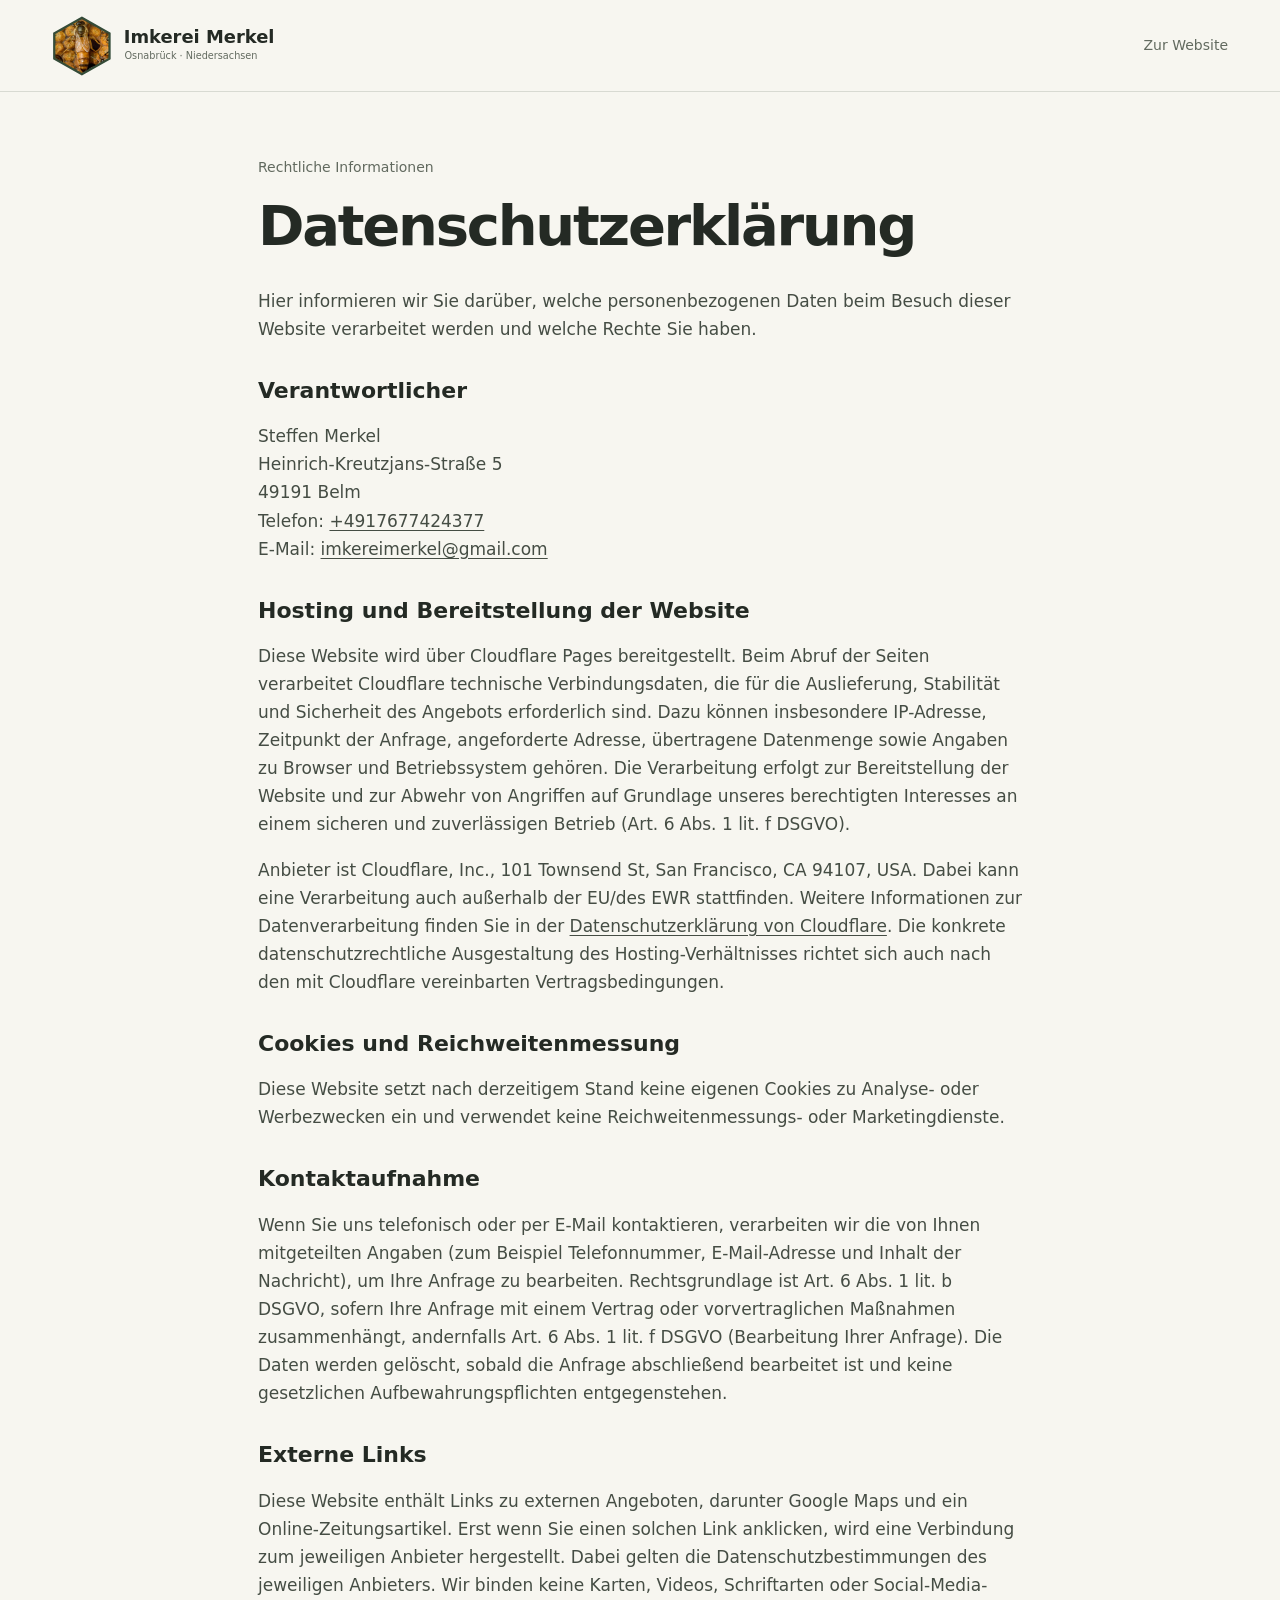
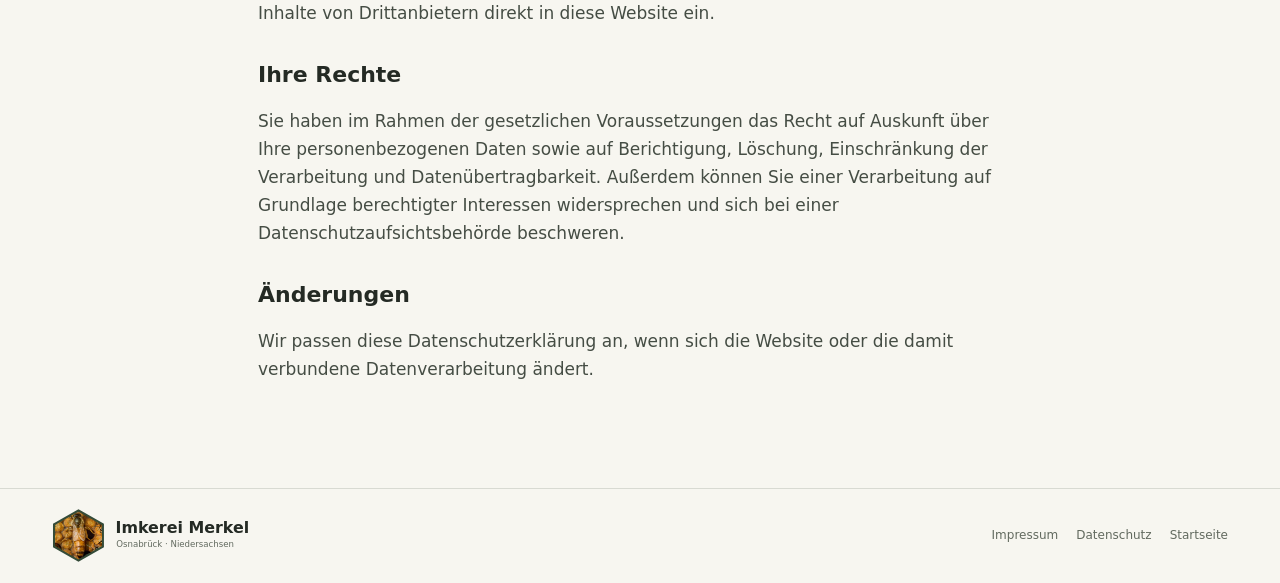
==== commit 58a0333d: "Logos der Rechtsseiten angleichen und Pollenbild freistellen" ====
--- a/datenschutz.html
+++ b/datenschutz.html
@@ -10,7 +10,7 @@
 </head>
 <body class="legal-page">
   <header class="site-header">
-    <a class="brand" href="index.html" aria-label="Imkerei Merkel – Startseite"><span class="brand-mark"><img src="assets/biene-backfas.png" alt=""></span><span><strong>Imkerei Merkel</strong><small>Osnabrück · Niedersachsen</small></span></a>
+    <a class="brand" href="index.html" aria-label="Imkerei Merkel – Startseite"><img class="brand-logo" src="assets/imkerei-merkel-logo.svg" alt="Imkerei Merkel · Osnabrück · Niedersachsen"></a>
     <a class="legal-home" href="index.html">Zur Website</a>
   </header>
   <main class="legal-content">
@@ -33,6 +33,6 @@
     <h2>Änderungen</h2>
     <p>Wir passen diese Datenschutzerklärung an, wenn sich die Website oder die damit verbundene Datenverarbeitung ändert.</p>
   </main>
-  <footer><a class="brand footer-brand" href="index.html"><span class="brand-mark"><img src="assets/biene-backfas.png" alt=""></span><span><strong>Imkerei Merkel</strong><small>Osnabrück · Niedersachsen</small></span></a><nav class="legal-links" aria-label="Rechtliche Informationen"><a href="impressum.html">Impressum</a><a href="datenschutz.html">Datenschutz</a><a href="index.html">Startseite</a></nav></footer>
+  <footer><a class="brand footer-brand" href="index.html" aria-label="Imkerei Merkel – Startseite"><img class="brand-logo" src="assets/imkerei-merkel-logo.svg" alt=""></a><nav class="legal-links" aria-label="Rechtliche Informationen"><a href="impressum.html">Impressum</a><a href="datenschutz.html">Datenschutz</a><a href="index.html">Startseite</a></nav></footer>
 </body>
 </html>
